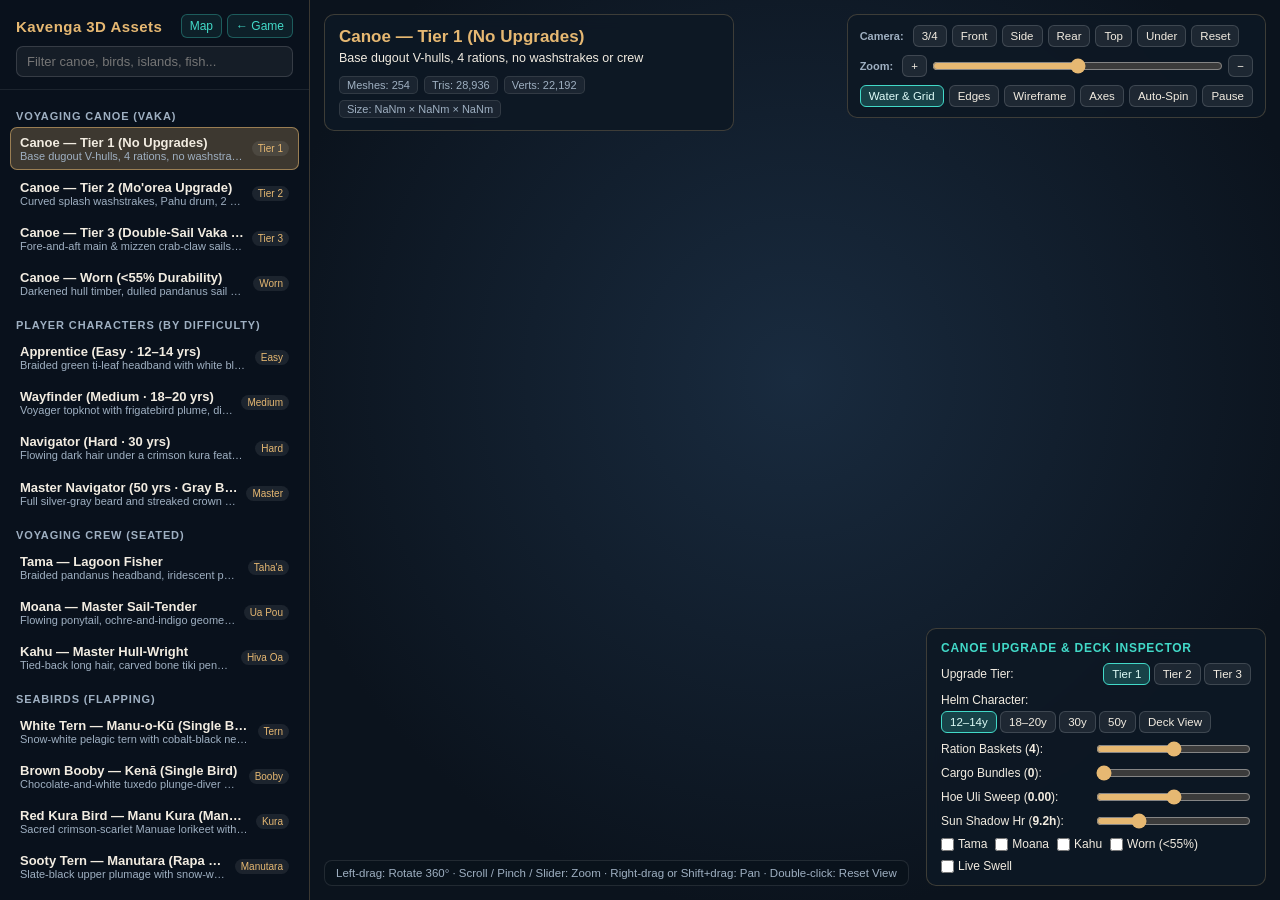
==== asset-viewer.html @ bc6ba8a8 "Redesign Rapa Nui with real-scale Moai, Te Tokanga, Rei Miro relic, secret chants, Te Pito Kura, and" ====
<!DOCTYPE html>
<html lang="en">
<head>
  <meta charset="UTF-8" />
  <meta name="viewport" content="width=device-width, initial-scale=1.0" />
  <title>Kavenga — 3D Asset Debug Viewer</title>
  <link rel="icon" href="./favicon.ico" sizes="any" />
  <link rel="icon" type="image/png" sizes="32x32" href="./assets/icons/favicon-32.png" />
  <link rel="icon" type="image/png" sizes="64x64" href="./assets/icons/favicon-64.png" />
  <link rel="apple-touch-icon" sizes="180x180" href="./assets/icons/apple-touch-icon.png" />
  <script type="importmap">
    {
      "imports": {
        "three": "./vendor/three.module.min.js",
        "./src/data/islandsData.js": "./src/data/islandsData.js?v=20261122c",
        "./src/rendering/IslandAct1RemainBuilder.js": "./src/rendering/IslandAct1RemainBuilder.js?v=20261121m",
        "./src/rendering/IslandAct2Builder.js": "./src/rendering/IslandAct2Builder.js?v=20261121aa",
        "./src/rendering/IslandAct3Builder.js": "./src/rendering/IslandAct3Builder.js?v=20261122b",
        "./src/rendering/IslandPropsBuilder.js": "./src/rendering/IslandPropsBuilder.js?v=20261122b",
        "./src/rendering/IslandRapaNuiBuilder.js": "./src/rendering/IslandRapaNuiBuilder.js?v=20261122e",
        "./src/rendering/IslandSculptToolkit.js": "./src/rendering/IslandSculptToolkit.js?v=20261121d",
        "./src/rendering/IslandTerrainBuilder.js": "./src/rendering/IslandTerrainBuilder.js?v=20261122b",
        "./src/rendering/CrewCharacterBuilder.js": "./src/rendering/CrewCharacterBuilder.js?v=20261121j",
        "./src/rendering/PlayerCharacterBuilder.js": "./src/rendering/PlayerCharacterBuilder.js?v=20261122b",
        "./src/rendering/VakaCargoPropsBuilder.js": "./src/rendering/VakaCargoPropsBuilder.js?v=20261121n",
        "./src/rendering/VakaRenderer.js": "./src/rendering/VakaRenderer.js?v=20261121n",
        "./src/rendering/WorldCuesRenderer.js": "./src/rendering/WorldCuesRenderer.js?v=20261122c"
      }
    }
  </script>
  <style>
    :root {
      --bg-deep: #0b131d;
      --panel-bg: rgba(14, 24, 36, 0.92);
      --panel-border: rgba(217, 179, 120, 0.24);
      --accent-gold: #e6b872;
      --accent-teal: #42d9c8;
      --text-main: #f2ece1;
      --text-muted: #9fb0c2;
      --item-hover: rgba(230, 184, 114, 0.12);
      --item-active: rgba(230, 184, 114, 0.24);
    }

    * {
      box-sizing: border-box;
      margin: 0;
      padding: 0;
    }

    html, body {
      width: 100%;
      height: 100%;
      overflow: hidden;
      background: var(--bg-deep);
      color: var(--text-main);
      font-family: -apple-system, BlinkMacSystemFont, "Segoe UI", Roboto, sans-serif;
      user-select: none;
    }

    .viewer-layout {
      display: grid;
      grid-template-columns: 310px 1fr;
      width: 100%;
      height: 100%;
    }

    /* Sidebar Asset Catalog */
    .sidebar {
      background: rgba(10, 18, 28, 0.98);
      border-right: 1px solid var(--panel-border);
      display: flex;
      flex-direction: column;
      height: 100%;
      overflow: hidden;
      z-index: 10;
    }

    .sidebar-header {
      padding: 14px 16px 12px;
      border-bottom: 1px solid rgba(255, 255, 255, 0.08);
    }

    .sidebar-topline {
      display: flex;
      align-items: center;
      justify-content: space-between;
      gap: 8px;
      margin-bottom: 8px;
    }

    .sidebar-title {
      font-size: 15px;
      font-weight: 700;
      letter-spacing: 0.03em;
      color: var(--accent-gold);
    }

    .back-link {
      font-size: 12px;
      color: var(--accent-teal);
      text-decoration: none;
      padding: 4px 8px;
      border-radius: 6px;
      border: 1px solid rgba(66, 217, 200, 0.32);
      background: rgba(66, 217, 200, 0.08);
    }

    .back-link:hover {
      background: rgba(66, 217, 200, 0.18);
    }

    .search-input {
      width: 100%;
      padding: 7px 10px;
      border-radius: 7px;
      border: 1px solid rgba(255, 255, 255, 0.14);
      background: rgba(255, 255, 255, 0.05);
      color: var(--text-main);
      font-size: 13px;
      outline: none;
    }

    .search-input:focus {
      border-color: var(--accent-gold);
    }

    .asset-list {
      flex: 1;
      overflow-y: auto;
      padding: 8px 10px 18px;
    }

    .category-heading {
      font-size: 11px;
      font-weight: 700;
      text-transform: uppercase;
      letter-spacing: 0.08em;
      color: var(--text-muted);
      padding: 12px 6px 5px;
    }

    .asset-btn {
      width: 100%;
      text-align: left;
      background: transparent;
      border: 1px solid transparent;
      color: var(--text-main);
      padding: 7px 9px;
      border-radius: 7px;
      cursor: pointer;
      display: flex;
      align-items: center;
      justify-content: space-between;
      gap: 8px;
      margin-bottom: 2px;
      transition: background 0.12s ease, border-color 0.12s ease;
    }

    .asset-btn:hover {
      background: var(--item-hover);
    }

    .asset-btn.active {
      background: var(--item-active);
      border-color: rgba(230, 184, 114, 0.55);
    }

    .asset-btn-main {
      display: flex;
      flex-direction: column;
      min-width: 0;
    }

    .asset-btn-name {
      font-size: 13px;
      font-weight: 600;
      white-space: nowrap;
      overflow: hidden;
      text-overflow: ellipsis;
    }

    .asset-btn-sub {
      font-size: 11px;
      color: var(--text-muted);
      white-space: nowrap;
      overflow: hidden;
      text-overflow: ellipsis;
    }

    .asset-tag {
      font-size: 10px;
      padding: 2px 6px;
      border-radius: 999px;
      background: rgba(255, 255, 255, 0.08);
      color: var(--accent-gold);
      flex-shrink: 0;
    }

    /* 3D Viewport Stage */
    .stage-wrap {
      position: relative;
      width: 100%;
      height: 100%;
      overflow: hidden;
      background: radial-gradient(circle at 50% 42%, #192b3f 0%, #0b131d 75%);
    }

    #viewport {
      width: 100%;
      height: 100%;
      cursor: grab;
    }

    #viewport:active {
      cursor: grabbing;
    }

    /* Floating Info Card (Top-Left) */
    .info-card {
      position: absolute;
      top: 14px;
      left: 14px;
      max-width: 410px;
      background: var(--panel-bg);
      border: 1px solid var(--panel-border);
      border-radius: 10px;
      padding: 12px 14px;
      backdrop-filter: blur(8px);
      pointer-events: none;
    }

    .info-title {
      font-size: 17px;
      font-weight: 700;
      color: var(--accent-gold);
      margin-bottom: 3px;
    }

    .info-desc {
      font-size: 12.5px;
      line-height: 1.4;
      color: var(--text-main);
      margin-bottom: 8px;
    }

    .stats-row {
      display: flex;
      flex-wrap: wrap;
      gap: 6px;
      font-size: 11px;
      color: var(--text-muted);
    }

    .stat-pill {
      background: rgba(255, 255, 255, 0.06);
      border: 1px solid rgba(255, 255, 255, 0.1);
      padding: 2px 7px;
      border-radius: 5px;
    }

    /* Camera & Debug Toolbar (Top-Right) */
    .toolbar-card {
      position: absolute;
      top: 14px;
      right: 14px;
      background: var(--panel-bg);
      border: 1px solid var(--panel-border);
      border-radius: 10px;
      padding: 10px 12px;
      backdrop-filter: blur(8px);
      display: flex;
      flex-direction: column;
      gap: 8px;
      min-width: 300px;
    }

    .toolbar-row {
      display: flex;
      align-items: center;
      flex-wrap: wrap;
      gap: 5px;
    }

    .toolbar-label {
      font-size: 11px;
      font-weight: 600;
      color: var(--text-muted);
      margin-right: 4px;
    }

    .tool-btn {
      background: rgba(255, 255, 255, 0.07);
      border: 1px solid rgba(255, 255, 255, 0.15);
      color: var(--text-main);
      font-size: 11.5px;
      padding: 4px 8px;
      border-radius: 6px;
      cursor: pointer;
    }

    .tool-btn:hover {
      background: rgba(255, 255, 255, 0.15);
    }

    .tool-btn.active {
      background: rgba(66, 217, 200, 0.22);
      border-color: var(--accent-teal);
      color: #dffcf8;
    }

    .zoom-slider {
      flex: 1;
      accent-color: var(--accent-gold);
      cursor: pointer;
    }

    /* Asset-Specific Inspector Controls (Bottom-Right) */
    .context-card {
      position: absolute;
      bottom: 14px;
      right: 14px;
      width: 340px;
      background: var(--panel-bg);
      border: 1px solid var(--panel-border);
      border-radius: 10px;
      padding: 12px 14px;
      backdrop-filter: blur(8px);
      display: flex;
      flex-direction: column;
      gap: 8px;
    }

    .context-card.hidden {
      display: none;
    }

    .context-heading {
      font-size: 12px;
      font-weight: 700;
      text-transform: uppercase;
      letter-spacing: 0.06em;
      color: var(--accent-teal);
    }

    .ctrl-row {
      display: flex;
      align-items: center;
      justify-content: space-between;
      gap: 8px;
      font-size: 12px;
    }

    .ctrl-row input[type="range"] {
      width: 155px;
      accent-color: var(--accent-gold);
    }

    .ctrl-checks {
      display: flex;
      flex-wrap: wrap;
      gap: 8px;
      font-size: 12px;
    }

    .ctrl-checks label {
      display: inline-flex;
      align-items: center;
      gap: 4px;
      cursor: pointer;
    }

    /* Controls Hint Bar (Bottom-Left) */
    .hint-bar {
      position: absolute;
      bottom: 14px;
      left: 14px;
      background: rgba(10, 18, 28, 0.78);
      border: 1px solid rgba(255, 255, 255, 0.1);
      border-radius: 8px;
      padding: 6px 11px;
      font-size: 11.5px;
      color: var(--text-muted);
      pointer-events: none;
    }

    @media (max-width: 860px) {
      .viewer-layout {
        grid-template-columns: 240px 1fr;
      }
      .info-card {
        max-width: 280px;
      }
    }
  </style>
</head>
<body>
  <div class="viewer-layout">
    <aside class="sidebar">
      <div class="sidebar-header">
        <div class="sidebar-topline">
          <span class="sidebar-title">Kavenga 3D Assets</span>
          <div style="display:flex;gap:5px;">
            <a class="back-link" href="./map.html">Map</a>
            <a class="back-link" href="./index.html">← Game</a>
          </div>
        </div>
        <input
          id="asset-search"
          class="search-input"
          type="search"
          placeholder="Filter canoe, birds, islands, fish..."
          autocomplete="off"
        />
      </div>
      <div id="asset-list" class="asset-list"></div>
    </aside>

    <main class="stage-wrap">
      <div id="viewport"></div>

      <section class="info-card">
        <div id="info-title" class="info-title">Loading...</div>
        <div id="info-desc" class="info-desc"></div>
        <div id="info-stats" class="stats-row"></div>
      </section>

      <section class="toolbar-card">
        <div class="toolbar-row">
          <span class="toolbar-label">Camera:</span>
          <button class="tool-btn" data-cam="iso">3/4</button>
          <button class="tool-btn" data-cam="front">Front</button>
          <button class="tool-btn" data-cam="side">Side</button>
          <button class="tool-btn" data-cam="back">Rear</button>
          <button class="tool-btn" data-cam="top">Top</button>
          <button class="tool-btn" data-cam="bottom">Under</button>
          <button class="tool-btn" data-cam="reset">Reset</button>
        </div>
        <div class="toolbar-row">
          <span class="toolbar-label">Zoom:</span>
          <button id="btn-zoom-in" class="tool-btn" title="Zoom In">+</button>
          <input id="zoom-slider" class="zoom-slider" type="range" min="0" max="100" value="45" />
          <button id="btn-zoom-out" class="tool-btn" title="Zoom Out">−</button>
        </div>
        <div class="toolbar-row">
          <button id="toggle-water" class="tool-btn active">Water &amp; Grid</button>
          <button id="toggle-edges" class="tool-btn">Edges</button>
          <button id="toggle-wire" class="tool-btn">Wireframe</button>
          <button id="toggle-axes" class="tool-btn">Axes</button>
          <button id="toggle-spin" class="tool-btn">Auto-Spin</button>
          <button id="toggle-pause" class="tool-btn">Pause</button>
        </div>
      </section>

      <section id="context-card" class="context-card hidden"></section>

      <div class="hint-bar">
        Left-drag: Rotate 360° · Scroll / Pinch / Slider: Zoom · Right-drag or Shift+drag: Pan · Double-click: Reset View
      </div>
    </main>
  </div>

  <script type="module" src="./src/assetViewer.js?v=20261122c"></script>
</body>
</html>
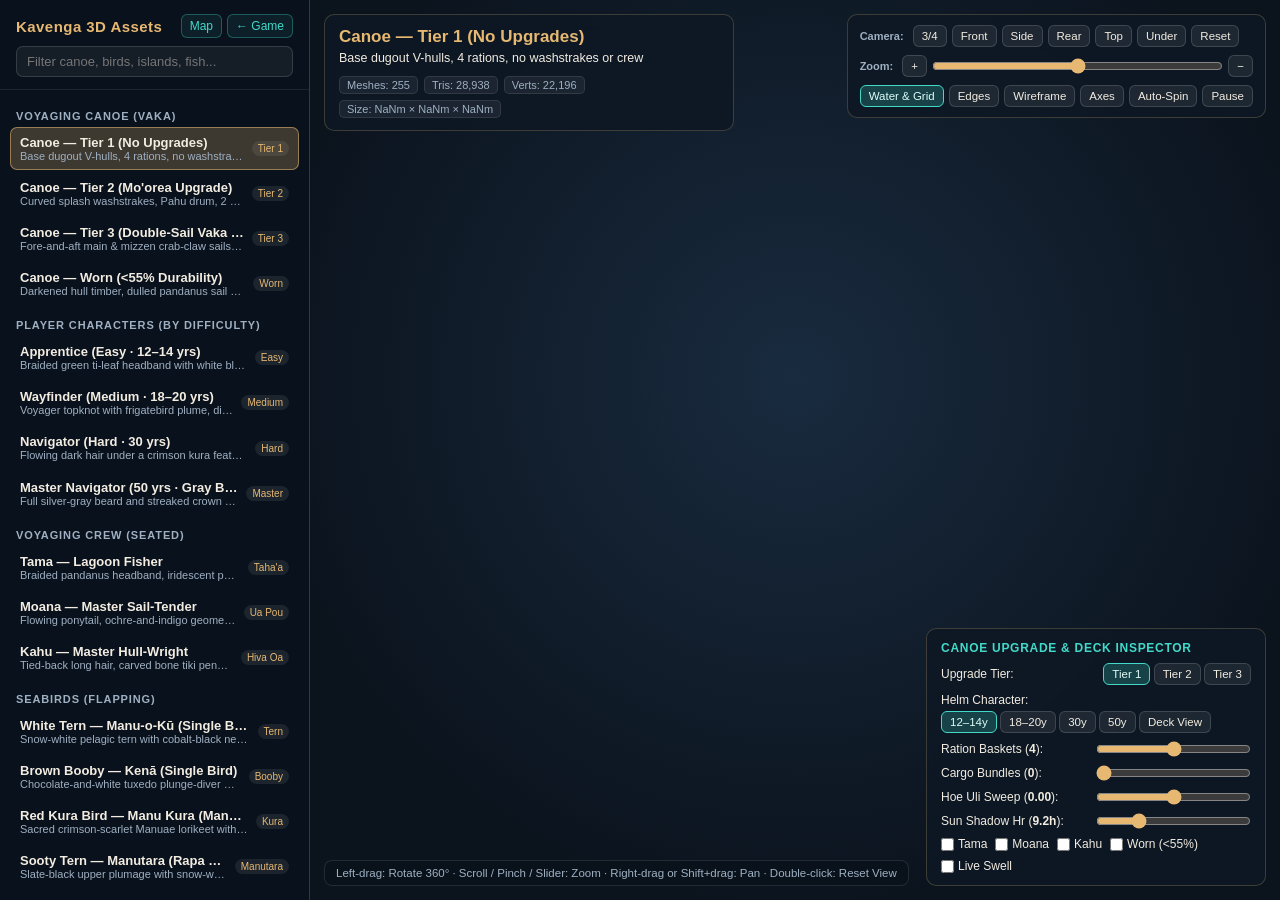
==== commit 20f6d32d: "Fix canoe solar lighting and swell motion in asset viewer" ====
--- a/asset-viewer.html
+++ b/asset-viewer.html
@@ -12,19 +12,19 @@
     {
       "imports": {
         "three": "./vendor/three.module.min.js",
-        "./src/data/islandsData.js": "./src/data/islandsData.js?v=20261122c",
+        "./src/data/islandsData.js": "./src/data/islandsData.js?v=20261122h",
         "./src/rendering/IslandAct1RemainBuilder.js": "./src/rendering/IslandAct1RemainBuilder.js?v=20261121m",
         "./src/rendering/IslandAct2Builder.js": "./src/rendering/IslandAct2Builder.js?v=20261121aa",
-        "./src/rendering/IslandAct3Builder.js": "./src/rendering/IslandAct3Builder.js?v=20261122b",
+        "./src/rendering/IslandAct3Builder.js": "./src/rendering/IslandAct3Builder.js?v=20261123c",
         "./src/rendering/IslandPropsBuilder.js": "./src/rendering/IslandPropsBuilder.js?v=20261122b",
         "./src/rendering/IslandRapaNuiBuilder.js": "./src/rendering/IslandRapaNuiBuilder.js?v=20261122e",
         "./src/rendering/IslandSculptToolkit.js": "./src/rendering/IslandSculptToolkit.js?v=20261121d",
-        "./src/rendering/IslandTerrainBuilder.js": "./src/rendering/IslandTerrainBuilder.js?v=20261122b",
+        "./src/rendering/IslandTerrainBuilder.js": "./src/rendering/IslandTerrainBuilder.js?v=20261122r",
         "./src/rendering/CrewCharacterBuilder.js": "./src/rendering/CrewCharacterBuilder.js?v=20261121j",
-        "./src/rendering/PlayerCharacterBuilder.js": "./src/rendering/PlayerCharacterBuilder.js?v=20261122b",
+        "./src/rendering/PlayerCharacterBuilder.js": "./src/rendering/PlayerCharacterBuilder.js?v=20261122h",
         "./src/rendering/VakaCargoPropsBuilder.js": "./src/rendering/VakaCargoPropsBuilder.js?v=20261121n",
         "./src/rendering/VakaRenderer.js": "./src/rendering/VakaRenderer.js?v=20261121n",
-        "./src/rendering/WorldCuesRenderer.js": "./src/rendering/WorldCuesRenderer.js?v=20261122c"
+        "./src/rendering/WorldCuesRenderer.js": "./src/rendering/WorldCuesRenderer.js?v=20261122r"
       }
     }
   </script>
@@ -459,6 +459,6 @@
     </main>
   </div>
 
-  <script type="module" src="./src/assetViewer.js?v=20261122c"></script>
+  <script type="module" src="./src/assetViewer.js?v=20261124a"></script>
 </body>
 </html>
